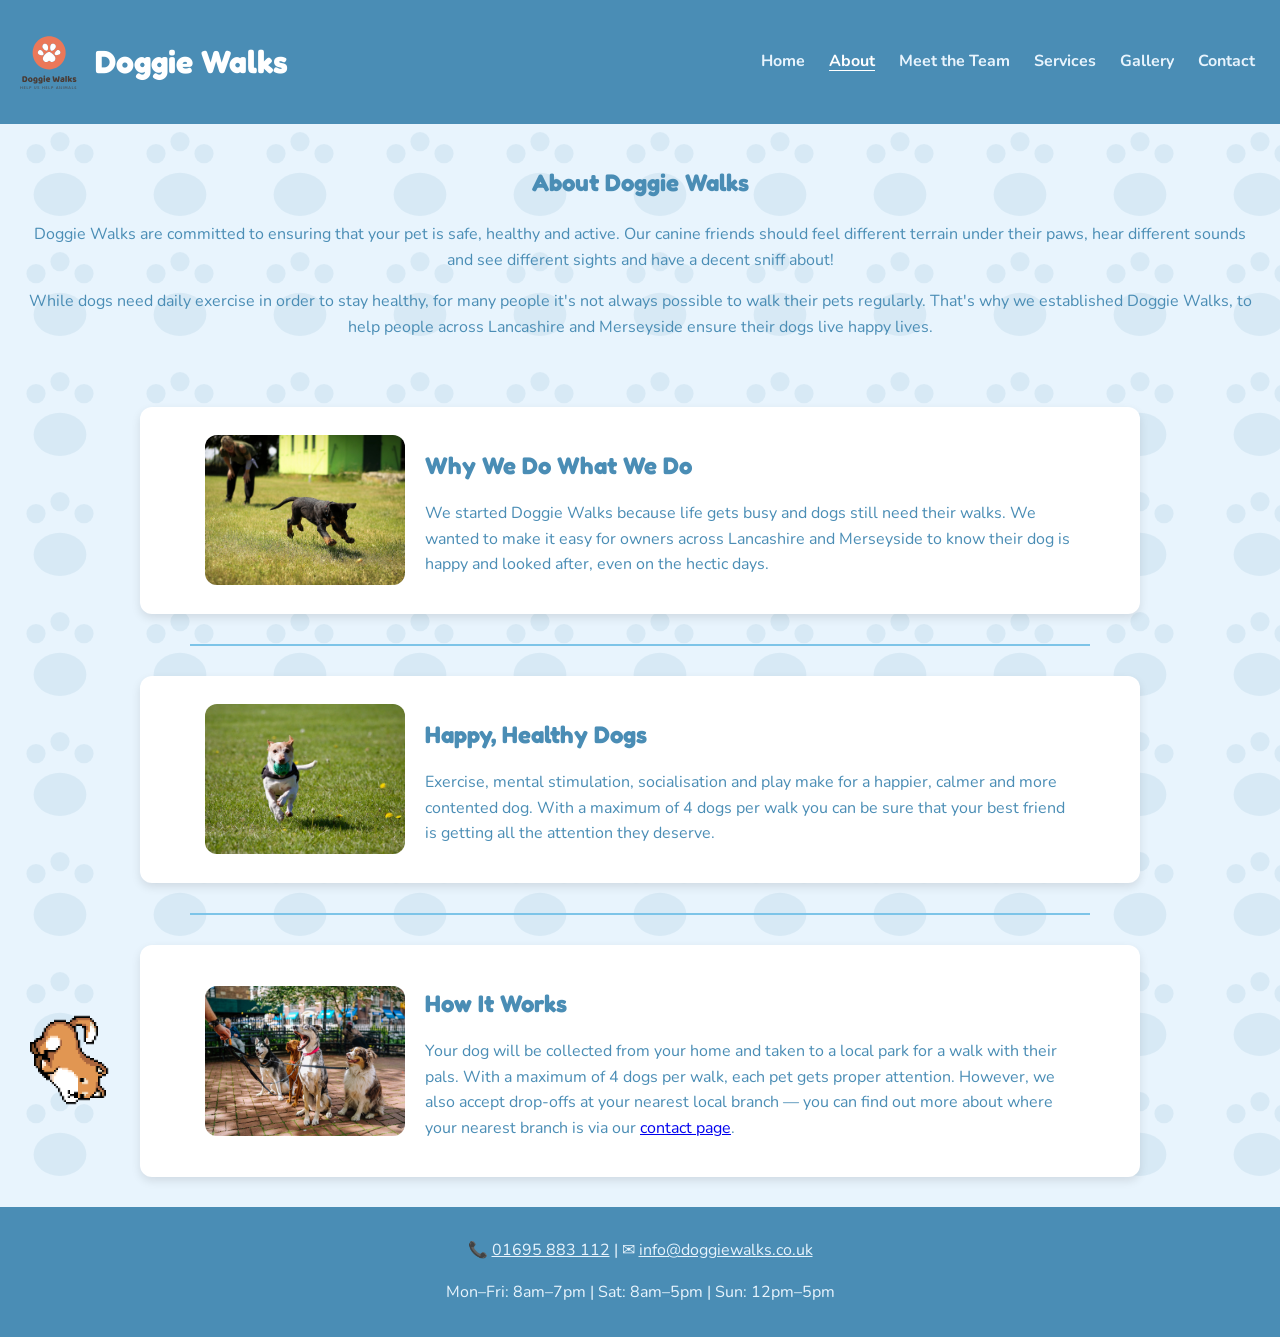
==== about.html @ 7d6c1a25 "Add files via upload" ====
<!DOCTYPE html>
<html lang="en">
<head>
    <meta charset="UTF-8">
    <title>About - Doggie Walks</title>
    <link rel="preconnect" href="https://fonts.googleapis.com">
    <link rel="preconnect" href="https://fonts.gstatic.com" crossorigin>
    <link href="https://fonts.googleapis.com/css2?family=Fredoka:wght@400;600&family=Nunito:wght@400;600;700&display=swap" rel="stylesheet">
    <link rel="stylesheet" href="style.css">
</head>

<body>

<header>
    <div class="logo-title">
        <img src="logo.svg" alt="Doggie Walks logo" class="logo">
        <h1>Doggie Walks</h1>
    </div>

    <nav>
        <a href="Doggiewalks.html">Home</a>
        <a href="about.html" class="active">About</a>
        <a href="team.html">Meet the Team</a>
        <a href="services.html">Services</a>
        <a href="gallery.html">Gallery</a>
        <a href="contact.html">Contact</a>
    </nav>
</header>

<main>

<!-- INTRO -->
<section>
    <h2>About Doggie Walks</h2>
    <p>
        Doggie Walks are committed to ensuring that your pet is safe, healthy and active. Our canine friends should feel different terrain under their paws, hear different sounds and see different sights and have a decent sniff about!
    </p>
    <p>
        While dogs need daily exercise in order to stay healthy, for many people it's not always possible to walk their pets regularly. That's why we established Doggie Walks, to help people across Lancashire and Merseyside ensure their dogs live happy lives.
    </p>
</section>

<!-- WHY -->
<section class="section">
    <img src="pexels-photo-264005.jpeg" alt="Happy dog running">
    <div class="text">
        <h2>Why We Do What We Do</h2>
        <p>
            We started Doggie Walks because life gets busy and dogs still need their walks. We wanted to make it easy for owners across Lancashire and Merseyside to know their dog is happy and looked after, even on the hectic days.
        </p>
    </div>
</section>

<hr>

<!-- BENEFITS -->
<section class="section">
    <img src="pexels-photo-422220.jpeg" alt="Dogs playing with ball">
    <div class="text">
        <h2>Happy, Healthy Dogs</h2>
        <p>
            Exercise, mental stimulation, socialisation and play make for a happier, calmer and more contented dog. With a maximum of 4 dogs per walk you can be sure that your best friend is getting all the attention they deserve.
        </p>
    </div>
</section>

<hr>

<!-- HOW IT WORKS -->
<section class="section">
    <img src="photo-1494947665470-20322015e3a8.jpg" alt="Dogs on a leash in a park">
    <div class="text">
        <h2>How It Works</h2>
        <p>
            Your dog will be collected from your home and taken to a local park for a walk with their pals.
            With a maximum of 4 dogs per walk, each pet gets proper attention.
            However, we also accept drop-offs at your nearest local branch — you can find out more about where your nearest branch is via our <a href="contact.html">contact page</a>.
        </p>
    </div>
</section>

</main>

<footer>
    <p>📞 <a href="tel:01695883112">01695 883 112</a> | ✉ <a href="mailto:info@doggiewalks.co.uk">info@doggiewalks.co.uk</a></p>
    <p>Mon–Fri: 8am–7pm | Sat: 8am–5pm | Sun: 12pm–5pm</p>
</footer>


<img id="shiba" src="shiba.gif" alt="" aria-hidden="true">

<script>
  let lastY = window.scrollY, running = false;
  window.addEventListener('scroll', () => {
    const dir = window.scrollY > lastY ? 'right' : 'left';
    lastY = window.scrollY;
    if (running) return;
    const shiba = document.getElementById('shiba');
    shiba.classList.remove('run-down', 'run-up');
    void shiba.offsetWidth;
    shiba.classList.add(dir === 'right' ? 'run-down' : 'run-up');
    running = true;
    setTimeout(() => { running = false; }, 2000);
  });
</script>

</body>
</html>
---- style.css ----
* {
    box-sizing: border-box;
}

body {
    font-family: 'Nunito', sans-serif;
    margin: 0;
    background-color: #e8f4fd;
    background-image: url("data:image/svg+xml,%3Csvg xmlns='http://www.w3.org/2000/svg' width='100' height='100'%3E%3Ccircle cx='30' cy='28' r='8' fill='%234a8db5' fill-opacity='0.1'/%3E%3Ccircle cx='50' cy='18' r='8' fill='%234a8db5' fill-opacity='0.1'/%3E%3Ccircle cx='70' cy='28' r='8' fill='%234a8db5' fill-opacity='0.1'/%3E%3Cellipse cx='50' cy='62' rx='22' ry='18' fill='%234a8db5' fill-opacity='0.1'/%3E%3C/svg%3E");
    background-size: 120px 120px;
    color: #1a3a5c;
    line-height: 1.6;
}

h1, h2, h3, h4 {
    font-family: 'Fredoka', sans-serif;
}

/* HEADER */
header {
    display: flex;
    justify-content: space-between;
    align-items: center;
    background-color: #4a8db5;
    padding: 15px;
}

.logo-title {
    display: flex;
    align-items: center;
    gap: 10px;
}

.logo-title h1 {
    color: #ffffff;
}

.logo {
    width: 70px;
}

nav a {
    margin: 10px;
    text-decoration: none;
    color: #e8f4fd;
    font-weight: bold;
}

nav a.active {
    color: #ffffff;
    text-decoration: underline;
    text-underline-offset: 4px;
}

nav a:hover,
nav a:focus {
    color: #ffffff;
    outline: 2px solid #e8f4fd;
    outline-offset: 3px;
    transition: 0.3s;
}

/* BANNER */
.banner {
    width: 100%;
    height: 450px;
    object-fit: cover;
    object-position: 70% 25%;
    display: block;
}

/* HERO */
.hero {
    text-align: center;
    padding: 60px 20px;
    background-color: #e8f4fd;
}

.hero h2 {
    font-size: 32px;
    color: #4a8db5;
}

.hero p {
    font-size: 18px;
    color: #4a8db5;
}

.hero button {
    padding: 12px 25px;
    border: none;
    background-color: #4a8db5;
    color: #ffffff;
    cursor: pointer;
    border-radius: 8px;
}

.hero button:hover,
.hero button:focus {
    background-color: #3a7aa0;
    outline: 2px solid #4a8db5;
}

.btn {
    display: inline-block;
    padding: 12px 25px;
    background-color: #4a8db5;
    color: #ffffff;
    text-decoration: none;
    border-radius: 8px;
}

.btn:hover,
.btn:focus {
    background-color: #3a7aa0;
    outline: 2px solid #4a8db5;
}

/* SECTIONS */
section {
    padding: 20px;
    text-align: center;
    color: #4a8db5;
}

/* SERVICES */
.services {
    display: flex;
    justify-content: center;
    gap: 20px;
    flex-wrap: wrap;
}

.service-box {
    background: white;
    padding: 20px;
    border-radius: 12px;
    width: 170px;
    box-shadow: 0 4px 10px rgba(0,0,0,0.1);
}

.service-box:hover {
    transform: translateY(-5px);
    transition: 0.3s;
}

/* OFFER */
.offer {
    background-color: #4a8db5;
    color: #e8f4fd;
}

.offer h2,
.offer p {
    color: #e8f4fd;
}

/* GALLERY */
.gallery {
    display: grid;
    grid-template-columns: repeat(4, 1fr);
    gap: 10px;
    padding: 20px;
}

.gallery img {
    width: 100%;
    height: 500px;
    object-fit: cover;
    border-radius: 10px;
    transition: 0.3s;
}

.gallery img:hover {
    transform: scale(1.05);
}

/* FOOTER */
footer {
    background-color: #4a8db5;
    color: #e8f4fd;
    text-align: center;
    padding: 15px;
}

/* FOOTER LINKS */
footer a {
    color: #e8f4fd;
}

footer a:hover,
footer a:focus {
    color: #ffffff;
}

/* PET CARE DETAIL SECTIONS */

.section {
    display: flex;
    align-items: center;
    justify-content: center;
    gap: 20px;
    margin: 30px auto;
    max-width: 1000px;
    padding: 20px;
    background: white;
    border-radius: 12px;
    box-shadow: 0 4px 10px rgba(0,0,0,0.1);
}

.section img {
    width: 200px;
    height: 150px;
    object-fit: cover;
    border-radius: 12px;
}

.text {
    max-width: 650px;
    text-align: left;
}

.text h2 {
    margin-bottom: 10px;
    color: #4a8db5;
}

hr {
    border: none;
    height: 2px;
    background: #7dc4e8;
    margin: 20px auto;
    max-width: 900px;
}

/* TEAM */
.team-member {
    display: flex;
    align-items: center;
    gap: 20px;
    max-width: 900px;
    margin: 20px auto;
    padding: 15px;
}

.team-member img {
    width: 150px;
    height: 150px;
    object-fit: cover;
    border-radius: 50%;
}

.team-member .text {
    text-align: left;
}

.team-member h3 {
    margin: 0 0 5px 0;
    color: #4a8db5;
}

/* CONTACT */
.contact-info, .locations, .contact-form {
    max-width: 800px;
    margin: 20px auto;
    background: white;
    padding: 20px;
    border-radius: 12px;
    box-shadow: 0 4px 10px rgba(0,0,0,0.1);
}

/* FORM */
.contact-form input,
.contact-form textarea {
    width: 100%;
    padding: 10px;
    border-radius: 8px;
    border: 1px solid #ccc;
}

.contact-form input:focus,
.contact-form textarea:focus {
    outline: 2px solid #4a8db5;
    border-color: #4a8db5;
}

.contact-form button {
    padding: 10px 20px;
    border: none;
    background-color: #4a8db5;
    color: white;
    border-radius: 8px;
    cursor: pointer;
}

.contact-form button:hover,
.contact-form button:focus {
    background-color: #3a7aa0;
    outline: 2px solid #4a8db5;
}

/* SHIBA */
#shiba {
  position: fixed;
  left: 20px;
  top: -120px;
  width: 100px;
  z-index: 9999;
  pointer-events: none;
}

@keyframes shibaRunDown {
  0%   { top: -120px;              left: 20px; right: auto; transform: rotate(90deg); }
  100% { top: calc(100vh + 120px); left: 20px; right: auto; transform: rotate(90deg); }
}

@keyframes shibaRunUp {
  0%   { top: calc(100vh + 120px); right: 20px; left: auto; transform: rotate(-90deg); }
  100% { top: -120px;              right: 20px; left: auto; transform: rotate(-90deg); }
}

#shiba.run-down { animation: shibaRunDown 2s linear forwards; }
#shiba.run-up   { animation: shibaRunUp   2s linear forwards; }

/* MOBILE */
@media (max-width: 768px) {

    header {
        flex-direction: column;
        text-align: center;
    }

    .services {
        flex-direction: column;
        align-items: center;
    }

    .gallery {
        grid-template-columns: repeat(2, 1fr);
    }

    .section {
        flex-direction: column;
        text-align: center;
    }

    .text {
        text-align: center;
    }
}
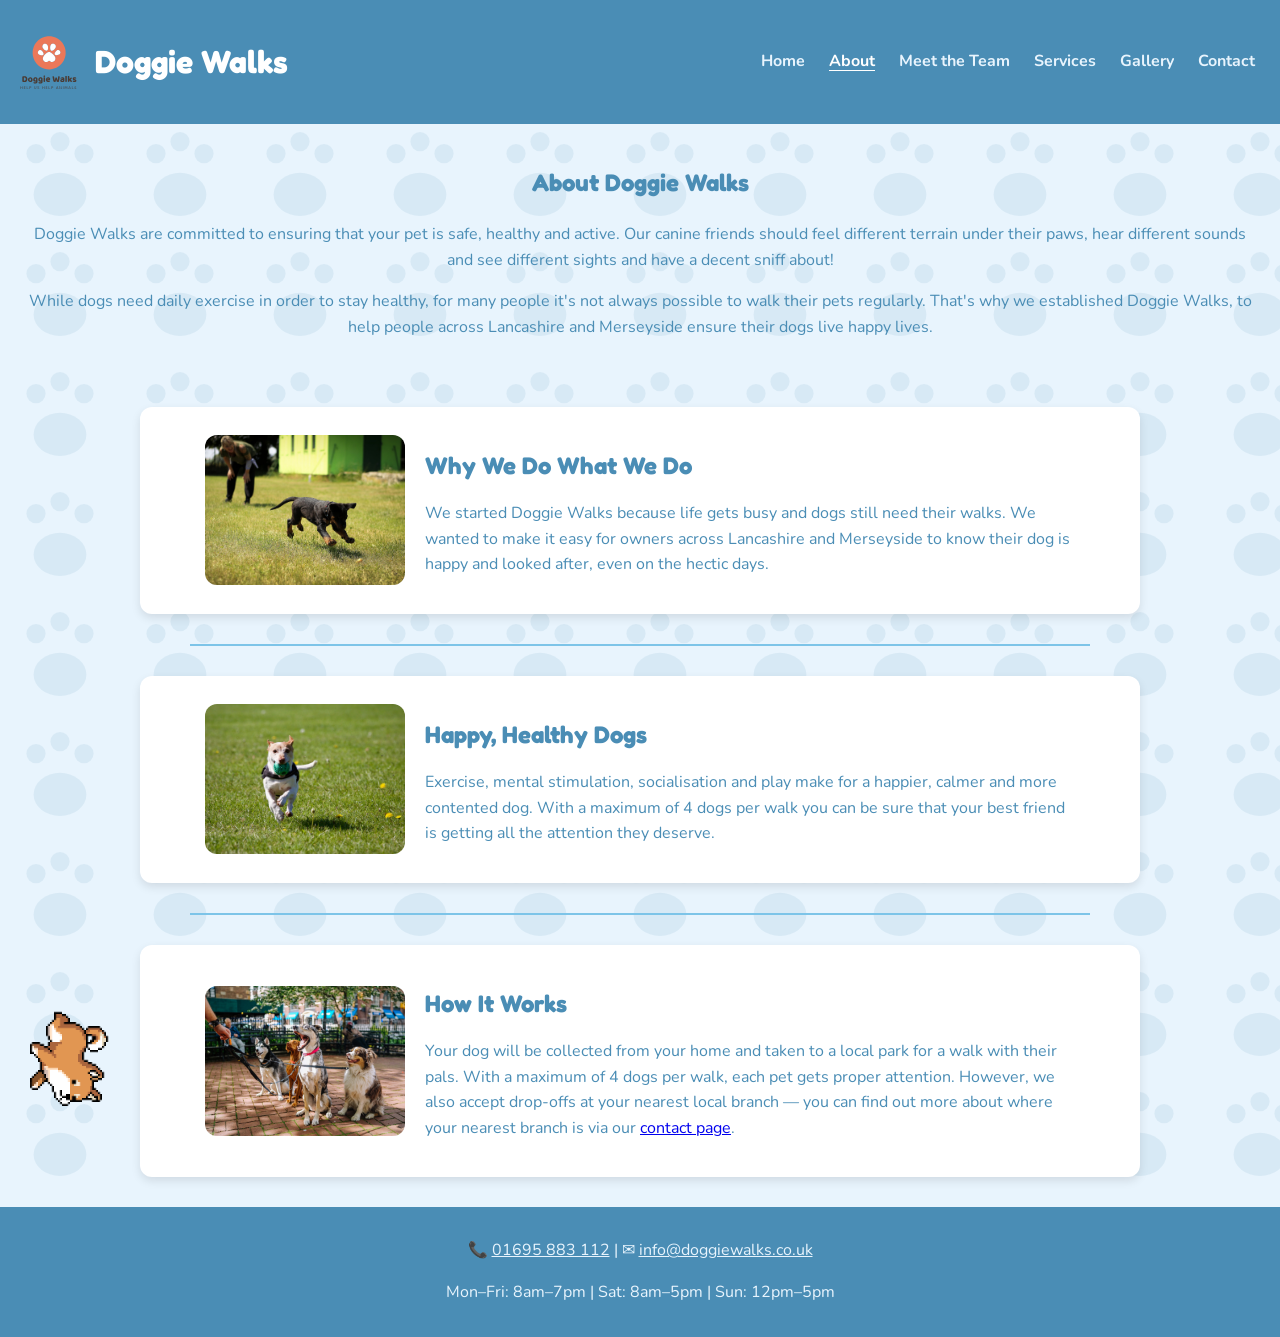
==== commit 3f149a58: "Readying for upload" ====
--- a/about.html
+++ b/about.html
@@ -18,7 +18,7 @@
     </div>
 
     <nav>
-        <a href="Doggiewalks.html">Home</a>
+        <a href="index.html">Home</a>
         <a href="about.html" class="active">About</a>
         <a href="team.html">Meet the Team</a>
         <a href="services.html">Services</a>
